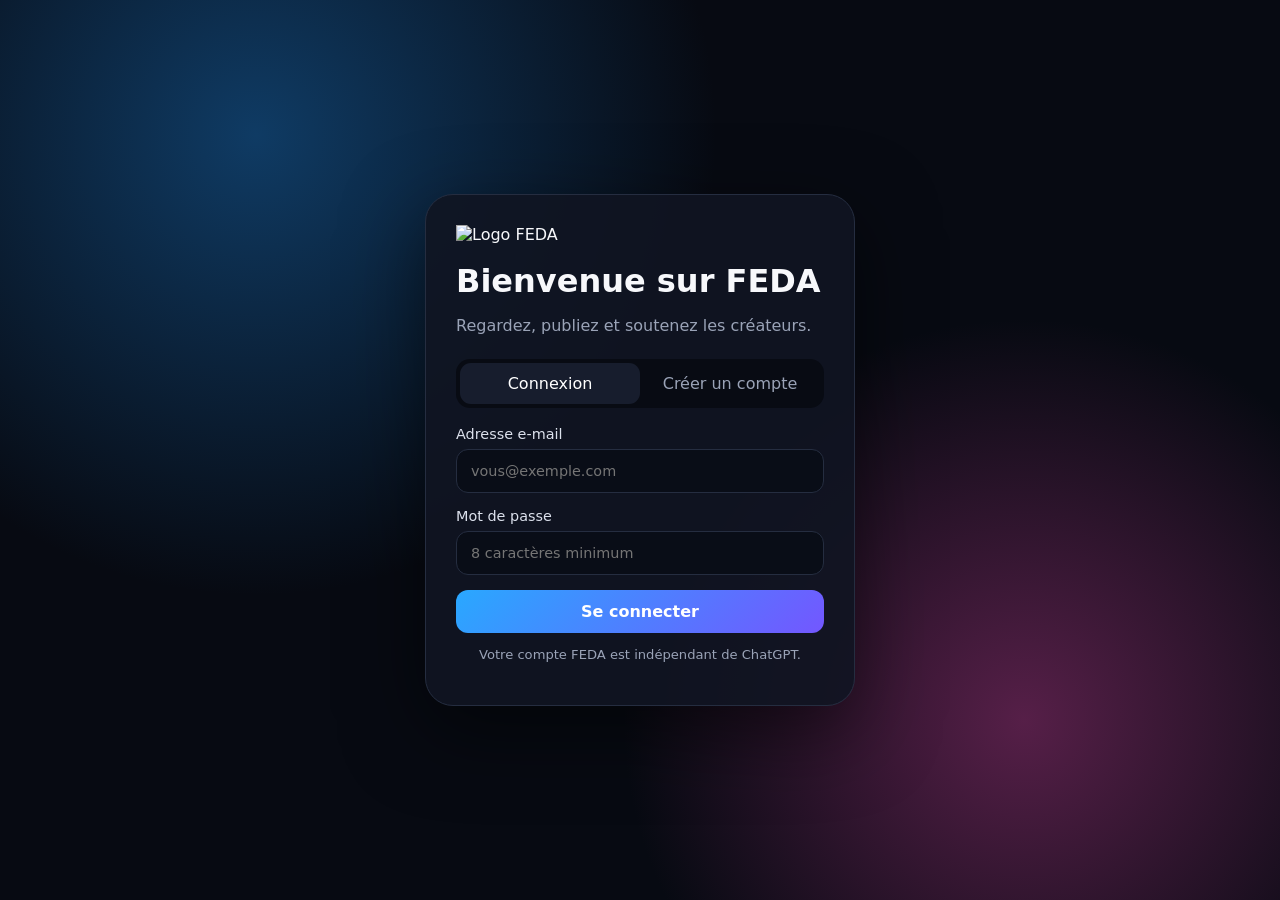
==== index.html @ 8459cd20 "Add files via upload" ====
<!doctype html>
<html lang="fr">
<head>
  <meta charset="UTF-8">
  <meta name="viewport" content="width=device-width, initial-scale=1, viewport-fit=cover">
  <meta name="theme-color" content="#070a12">
  <meta name="description" content="FEDA — vidéos courtes, créateurs et communauté.">
  <link rel="manifest" href="manifest.webmanifest">
  <link rel="icon" href="assets/feda-logo.svg" type="image/svg+xml">
  <link rel="stylesheet" href="styles.css">
  <title>FEDA</title>
</head>
<body>
  <div id="toast" class="toast" role="status" aria-live="polite"></div>

  <section id="auth-screen" class="auth-screen">
    <div class="auth-card">
      <img src="assets/feda-logo.svg" alt="Logo FEDA" class="auth-logo">
      <h1>Bienvenue sur FEDA</h1>
      <p>Regardez, publiez et soutenez les créateurs.</p>
      <div class="auth-tabs">
        <button class="auth-tab active" data-auth-mode="login">Connexion</button>
        <button class="auth-tab" data-auth-mode="signup">Créer un compte</button>
      </div>
      <form id="auth-form">
        <label id="name-field" class="hidden">Nom public
          <input id="auth-name" autocomplete="name" maxlength="50" placeholder="Votre nom">
        </label>
        <label>Adresse e-mail
          <input id="auth-email" type="email" autocomplete="email" required placeholder="vous@exemple.com">
        </label>
        <label>Mot de passe
          <input id="auth-password" type="password" autocomplete="current-password" minlength="8" required placeholder="8 caractères minimum">
        </label>
        <button id="auth-submit" class="primary wide" type="submit">Se connecter</button>
      </form>
      <p id="auth-help" class="small">Votre compte FEDA est indépendant de ChatGPT.</p>
    </div>
  </section>

  <div id="app" class="app hidden">
    <header class="topbar">
      <button id="brand-button" class="brand" aria-label="Accueil"><img src="assets/feda-logo.svg" alt=""><span>FEDA</span></button>
      <div class="feed-tabs" role="tablist">
        <button class="feed-tab" data-feed="following">Abonnements</button>
        <button class="feed-tab active" data-feed="for-you">Pour toi</button>
        <button class="feed-tab" data-feed="new">Nouveautés</button>
      </div>
      <button class="icon-button" data-view="search" aria-label="Rechercher">⌕</button>
    </header>

    <main>
      <section id="view-feed" class="view active">
        <div id="feed" class="feed"></div>
        <div id="feed-empty" class="empty hidden">
          <div class="empty-icon">🎬</div>
          <h2>Aucune vidéo pour le moment</h2>
          <p>Soyez la première personne à publier sur FEDA.</p>
          <button class="primary" data-view="publish">Publier une vidéo</button>
        </div>
      </section>

      <section id="view-search" class="view panel-view">
        <div class="panel-head"><h2>Découvrir</h2></div>
        <form id="search-form" class="search-box">
          <input id="search-input" type="search" maxlength="80" placeholder="Rechercher une vidéo ou un créateur">
          <button class="primary" type="submit">Rechercher</button>
        </form>
        <div id="search-results" class="cards"></div>
      </section>

      <section id="view-publish" class="view panel-view">
        <div class="panel-head"><h2>Publier</h2></div>
        <form id="publish-form" class="form-card">
          <label class="upload-zone" for="video-file">
            <span class="upload-icon">＋</span>
            <strong>Choisir une vidéo</strong>
            <small>MP4, WebM ou MOV — 30 Mo maximum</small>
            <input id="video-file" type="file" accept="video/mp4,video/webm,video/quicktime" required>
          </label>
          <video id="video-preview" class="preview hidden" controls playsinline></video>
          <label>Légende
            <textarea id="video-caption" maxlength="500" rows="4" placeholder="Écrivez une légende…"></textarea>
          </label>
          <button id="publish-button" class="primary wide" type="submit">Publier maintenant</button>
          <div id="upload-progress" class="progress hidden"><span></span></div>
        </form>
      </section>

      <section id="view-inbox" class="view panel-view">
        <div class="panel-head"><h2>Boîte de réception</h2><button id="mark-read" class="text-button">Tout lire</button></div>
        <div id="notifications" class="list"></div>
      </section>

      <section id="view-wallet" class="view panel-view">
        <div class="panel-head"><h2>Portefeuille</h2></div>
        <div class="wallet-grid">
          <div class="balance-card coins"><small>FedaCoins</small><strong id="coin-balance">0</strong><span>Pour offrir des cadeaux</span></div>
          <div class="balance-card earnings"><small>Revenus créateur</small><strong><span id="earnings-balance">0</span> FCFA</strong><span>Retirable par Mobile Money</span></div>
        </div>
        <div class="form-card">
          <h3>Acheter des FedaCoins</h3>
          <p class="muted">Payez sur le numéro FEDA, puis saisissez la référence de transaction pour validation.</p>
          <div class="coin-packs">
            <button type="button" data-pack="500">500 coins<br><small>500 FCFA</small></button>
            <button type="button" data-pack="1000">1 000 coins<br><small>1 000 FCFA</small></button>
            <button type="button" data-pack="5000">5 000 coins<br><small>5 000 FCFA</small></button>
          </div>
          <form id="coin-order-form" class="stack hidden">
            <input id="coin-amount" type="hidden">
            <label>Mode de paiement<select id="coin-method"><option value="mtn_momo">MTN MoMo</option><option value="orange_money">Orange Money</option></select></label>
            <label>Votre numéro<input id="coin-phone" inputmode="tel" required placeholder="Ex. 690000000"></label>
            <label>Référence du paiement<input id="coin-reference" required maxlength="80" placeholder="ID de transaction Mobile Money"></label>
            <button class="primary" type="submit">Envoyer pour validation</button>
          </form>
        </div>
        <form id="payout-form" class="form-card">
          <h3>Retirer mes revenus</h3>
          <label>Montant (minimum 10 000 FCFA)<input id="payout-amount" type="number" min="10000" step="500" required></label>
          <label>Mode de retrait<select id="payout-method"><option value="mtn_momo">MTN MoMo</option><option value="orange_money">Orange Money</option></select></label>
          <label>Numéro Mobile Money<input id="payout-phone" inputmode="tel" required placeholder="Ex. 690000000"></label>
          <button class="primary" type="submit">Demander le retrait</button>
        </form>
        <div class="form-card"><h3>Historique</h3><div id="wallet-history" class="list compact"></div></div>
      </section>

      <section id="view-profile" class="view panel-view">
        <div class="profile-head">
          <div id="profile-avatar" class="avatar large">F</div>
          <div><h2 id="profile-name">FEDA</h2><p id="profile-email"></p></div>
        </div>
        <form id="profile-form" class="form-card">
          <label>Nom public<input id="profile-display-name" maxlength="50" required></label>
          <label>Biographie<textarea id="profile-bio" maxlength="250" rows="3"></textarea></label>
          <button class="primary" type="submit">Enregistrer</button>
        </form>
        <button class="secondary wide" data-view="wallet">💰 Portefeuille et retraits</button>
        <button id="admin-button" class="secondary wide hidden" data-view="admin">🛡️ Administration</button>
        <button id="install-button" class="secondary wide hidden">Installer FEDA sur cet appareil</button>
        <p class="small"><a href="privacy.html">Confidentialité</a> · <a href="terms.html">Règles de la communauté</a></p>
        <button id="logout-button" class="danger wide">Se déconnecter</button>
      </section>

      <section id="view-admin" class="view panel-view">
        <div class="panel-head"><h2>Administration</h2></div>
        <div class="form-card"><h3>Achats de FedaCoins en attente</h3><div id="admin-orders" class="list compact"></div></div>
        <div class="form-card"><h3>Retraits en attente</h3><div id="admin-payouts" class="list compact"></div></div>
        <div class="form-card"><h3>Signalements</h3><div id="admin-reports" class="list compact"></div></div>
      </section>
    </main>

    <nav class="bottom-nav" aria-label="Navigation principale">
      <button class="nav-item active" data-view="feed"><span>⌂</span><small>Accueil</small></button>
      <button class="nav-item" data-view="search"><span>⌕</span><small>Découvrir</small></button>
      <button class="nav-item publish-nav" data-view="publish"><span>＋</span><small>Publier</small></button>
      <button class="nav-item" data-view="inbox"><span>▢</span><small>Réception</small><i id="unread-badge" class="badge hidden">0</i></button>
      <button class="nav-item" data-view="profile"><span>♙</span><small>Moi</small></button>
    </nav>
  </div>

  <dialog id="comments-dialog" class="sheet">
    <div class="sheet-head"><h3>Commentaires</h3><button data-close-dialog aria-label="Fermer">×</button></div>
    <div id="comments-list" class="comments-list"></div>
    <form id="comment-form" class="comment-form"><input id="comment-input" maxlength="500" required placeholder="Ajouter un commentaire…"><button type="submit">Envoyer</button></form>
  </dialog>

  <dialog id="gift-dialog" class="sheet small-sheet">
    <div class="sheet-head"><h3>Envoyer un cadeau</h3><button data-close-dialog aria-label="Fermer">×</button></div>
    <div class="gift-grid">
      <button data-gift="Coeur" data-cost="10">❤️<strong>10</strong></button>
      <button data-gift="Fleur" data-cost="50">🌹<strong>50</strong></button>
      <button data-gift="Étoile" data-cost="100">⭐<strong>100</strong></button>
      <button data-gift="Couronne" data-cost="500">👑<strong>500</strong></button>
    </div>
  </dialog>

  <script type="module" src="app.js"></script>
</body>
</html>
---- styles.css ----
:root{color-scheme:dark;--bg:#070a12;--panel:#101522;--panel2:#171d2d;--text:#f7f8fb;--muted:#9aa3b7;--line:#252d40;--blue:#29a8ff;--pink:#ff397f;--violet:#7357ff;--danger:#ff5d6c;--safe:#22c988;font-family:Inter,ui-sans-serif,system-ui,-apple-system,BlinkMacSystemFont,"Segoe UI",sans-serif}
*{box-sizing:border-box}html,body{margin:0;min-height:100%;background:var(--bg);color:var(--text)}body{overscroll-behavior:none}button,input,textarea,select{font:inherit}button{color:inherit}button:focus-visible,input:focus-visible,textarea:focus-visible,select:focus-visible{outline:2px solid var(--blue);outline-offset:2px}.hidden{display:none!important}
.auth-screen{min-height:100dvh;display:grid;place-items:center;padding:24px;background:radial-gradient(circle at 20% 15%,#0f3b64 0,transparent 36%),radial-gradient(circle at 80% 80%,#561f48 0,transparent 32%),var(--bg)}.auth-card{width:min(430px,100%);padding:30px;border:1px solid var(--line);border-radius:28px;background:rgba(16,21,34,.9);box-shadow:0 24px 80px #0008}.auth-logo{width:72px;height:72px}.auth-card h1{margin:18px 0 6px;font-size:2rem}.auth-card>p{color:var(--muted)}.auth-tabs{display:grid;grid-template-columns:1fr 1fr;margin:24px 0 18px;padding:4px;background:#080b13;border-radius:14px}.auth-tab{border:0;padding:11px;border-radius:11px;background:transparent;color:var(--muted);cursor:pointer}.auth-tab.active{background:var(--panel2);color:#fff}.auth-card form,.stack{display:grid;gap:15px}label{display:grid;gap:7px;color:#dce1ec;font-size:.9rem}input,textarea,select{width:100%;border:1px solid var(--line);border-radius:12px;background:#090d17;color:#fff;padding:13px 14px}textarea{resize:vertical}.small{font-size:.82rem;text-align:center}.muted{color:var(--muted)}
.primary,.secondary,.danger{border:0;border-radius:12px;padding:12px 18px;font-weight:750;cursor:pointer}.primary{background:linear-gradient(135deg,var(--blue),var(--violet));color:#fff}.secondary{background:var(--panel2);border:1px solid var(--line)}.danger{background:#34131a;color:#ffadb5;border:1px solid #65202c}.wide{width:100%}.text-button{border:0;background:transparent;color:var(--blue);cursor:pointer}.icon-button{width:42px;height:42px;border:0;border-radius:50%;background:#161c2a;font-size:1.6rem;cursor:pointer}
.app{min-height:100dvh}.topbar{position:fixed;z-index:30;top:0;left:0;right:0;height:64px;display:grid;grid-template-columns:1fr auto 1fr;align-items:center;padding:0 max(16px,env(safe-area-inset-left));background:linear-gradient(#070a12ee,#070a12aa,transparent);backdrop-filter:blur(8px)}.brand{justify-self:start;display:flex;align-items:center;gap:8px;border:0;background:transparent;font-weight:900;letter-spacing:.06em}.brand img{width:34px;height:34px}.topbar>.icon-button{justify-self:end}.feed-tabs{display:flex;gap:18px}.feed-tab{padding:14px 2px 9px;border:0;border-bottom:2px solid transparent;background:transparent;color:#aeb5c4;font-weight:650;cursor:pointer}.feed-tab.active{color:#fff;border-color:var(--pink)}
main{min-height:100dvh}.view{display:none}.view.active{display:block}.feed{height:100dvh;overflow-y:auto;scroll-snap-type:y mandatory}.video-card{height:100dvh;position:relative;scroll-snap-align:start;background:#03050a;overflow:hidden}.video-card video{width:100%;height:100%;object-fit:contain;background:#020308}.video-card::after{content:"";position:absolute;inset:45% 0 0;background:linear-gradient(transparent,#03050ae8);pointer-events:none}.video-info{position:absolute;z-index:3;left:max(18px,env(safe-area-inset-left));right:92px;bottom:96px;text-shadow:0 2px 8px #000}.video-author{display:flex;align-items:center;gap:10px;margin-bottom:10px}.video-author strong{font-size:1.02rem}.follow-button{border:1px solid #fff8;background:#1118;border-radius:8px;padding:5px 10px;font-size:.8rem}.video-caption{margin:0;line-height:1.45}.video-actions{position:absolute;z-index:4;right:max(14px,env(safe-area-inset-right));bottom:92px;display:grid;gap:16px}.action{width:58px;border:0;background:transparent;display:grid;justify-items:center;gap:3px;cursor:pointer;text-shadow:0 2px 8px #000}.action span:first-child{display:grid;place-items:center;width:48px;height:48px;border-radius:50%;background:#10131bb8;font-size:1.55rem}.action small{font-weight:750}.action.liked span:first-child{background:#6b1835;color:#ff568e}.avatar{display:grid;place-items:center;width:44px;height:44px;border-radius:50%;background:linear-gradient(135deg,var(--blue),var(--pink));font-weight:900}.avatar.large{width:76px;height:76px;font-size:1.7rem}.video-loader{position:absolute;inset:0;display:grid;place-items:center;color:var(--muted)}
.bottom-nav{position:fixed;z-index:40;left:0;right:0;bottom:0;height:72px;padding:6px max(8px,env(safe-area-inset-right)) max(8px,env(safe-area-inset-bottom));display:grid;grid-template-columns:repeat(5,1fr);background:#080b12f2;border-top:1px solid #202638;backdrop-filter:blur(12px)}.nav-item{position:relative;border:0;background:transparent;color:#a9b0bf;display:grid;place-items:center;align-content:center;gap:2px;cursor:pointer}.nav-item span{font-size:1.45rem}.nav-item small{font-size:.68rem}.nav-item.active{color:#fff}.publish-nav span{width:48px;height:31px;display:grid;place-items:center;border-radius:9px;background:linear-gradient(90deg,var(--blue),var(--pink));color:#fff;font-size:1.6rem}.badge{position:absolute;top:0;right:20%;min-width:19px;height:19px;border-radius:10px;background:var(--pink);font-size:.65rem;font-style:normal;display:grid;place-items:center}.panel-view{max-width:760px;margin:0 auto;padding:82px 16px 100px}.panel-head{display:flex;justify-content:space-between;align-items:center;margin-bottom:20px}.panel-head h2{margin:0}.search-box{display:grid;grid-template-columns:1fr auto;gap:10px}.cards,.list{display:grid;gap:10px;margin-top:18px}.result-card,.list-item{display:flex;gap:12px;align-items:center;padding:13px;background:var(--panel);border:1px solid var(--line);border-radius:15px}.result-card button{margin-left:auto}.result-card .thumb{width:58px;height:76px;object-fit:cover;border-radius:8px;background:#000}.list-item.unread{border-color:#315f83;background:#101d2b}.list-item .content{min-width:0;flex:1}.list-item p,.list-item small{margin:2px 0;color:var(--muted)}
.form-card{display:grid;gap:16px;padding:18px;margin:0 0 16px;background:var(--panel);border:1px solid var(--line);border-radius:20px}.form-card h3{margin:0}.upload-zone{min-height:190px;place-items:center;align-content:center;text-align:center;border:2px dashed #3b4865;border-radius:18px;background:#0a0f1b;cursor:pointer}.upload-zone input{display:none}.upload-icon{font-size:2.5rem;color:var(--blue)}.upload-zone small{color:var(--muted)}.preview{width:100%;max-height:55dvh;border-radius:16px;background:#000}.progress{height:8px;background:#252c3b;border-radius:8px;overflow:hidden}.progress span{display:block;width:45%;height:100%;background:linear-gradient(90deg,var(--blue),var(--pink));animation:loading 1s ease-in-out infinite alternate}@keyframes loading{to{transform:translateX(120%)}}
.wallet-grid{display:grid;grid-template-columns:1fr 1fr;gap:12px;margin-bottom:16px}.balance-card{min-height:145px;display:flex;flex-direction:column;justify-content:flex-end;padding:18px;border-radius:20px;overflow:hidden}.balance-card small,.balance-card span{opacity:.78}.balance-card strong{font-size:1.8rem;margin:7px 0}.balance-card.coins{background:linear-gradient(145deg,#203a77,#5c45c5)}.balance-card.earnings{background:linear-gradient(145deg,#155a48,#1a8b60)}.coin-packs{display:grid;grid-template-columns:repeat(3,1fr);gap:8px}.coin-packs button{border:1px solid #39435a;border-radius:12px;background:#121828;padding:12px 6px;cursor:pointer}.coin-packs button.selected{border-color:var(--blue);background:#112842}.compact{margin:0}.profile-head{display:flex;align-items:center;gap:16px;padding:12px 0 22px}.profile-head h2{margin:0}.profile-head p{margin:4px 0;color:var(--muted)}#view-profile>.wide{margin-bottom:10px}
.empty{height:100dvh;display:grid;place-items:center;align-content:center;text-align:center;padding:24px}.empty p{color:var(--muted)}.empty-icon{font-size:4rem}.toast{position:fixed;z-index:100;top:74px;left:50%;transform:translate(-50%,-20px);max-width:min(90vw,500px);padding:12px 18px;border-radius:12px;background:#e9edf7;color:#111827;opacity:0;pointer-events:none;transition:.25s}.toast.show{opacity:1;transform:translate(-50%,0)}.toast.error{background:#ffced3;color:#61101a}
dialog{color:var(--text)}dialog::backdrop{background:#0009;backdrop-filter:blur(2px)}.sheet{width:min(620px,100%);height:min(75dvh,680px);margin:auto auto 0;border:1px solid var(--line);border-radius:24px 24px 0 0;background:var(--panel);padding:0}.sheet-head{height:60px;padding:0 18px;display:flex;align-items:center;justify-content:space-between;border-bottom:1px solid var(--line)}.sheet-head h3{margin:0}.sheet-head button{border:0;background:transparent;font-size:2rem}.comments-list{height:calc(100% - 124px);overflow:auto;padding:15px}.comment{padding:10px 0;border-bottom:1px solid var(--line)}.comment strong{display:block}.comment p{margin:5px 0}.comment-form{height:64px;display:grid;grid-template-columns:1fr auto;gap:8px;padding:9px;border-top:1px solid var(--line)}.comment-form input{padding:8px 12px}.comment-form button{border:0;border-radius:10px;background:var(--blue);font-weight:700}.small-sheet{height:auto}.gift-grid{display:grid;grid-template-columns:repeat(4,1fr);gap:10px;padding:20px}.gift-grid button{display:grid;gap:6px;place-items:center;border:1px solid var(--line);border-radius:14px;background:#0b101b;padding:15px 5px;font-size:2rem}.gift-grid strong{font-size:.8rem;color:#ffd357}
@media(min-width:900px){.topbar{left:90px}.bottom-nav{top:0;bottom:0;right:auto;width:90px;height:auto;grid-template-columns:1fr;grid-template-rows:repeat(5,86px);padding-top:100px;border-top:0;border-right:1px solid var(--line)}main{padding-left:90px}.video-card{height:100dvh}.video-card video{max-width:720px;display:block;margin:auto}.panel-view{padding-top:100px}.brand span{display:inline}.video-actions{right:calc(50% - 350px)}.video-info{left:calc(50% - 340px)}}
@media(max-width:620px){.brand span{display:none}.topbar{grid-template-columns:44px 1fr 44px}.feed-tabs{justify-self:center;gap:11px}.feed-tab{font-size:.83rem}.wallet-grid{grid-template-columns:1fr}.gift-grid{grid-template-columns:repeat(2,1fr)}.coin-packs{grid-template-columns:1fr}.search-box{grid-template-columns:1fr}.search-box button{width:100%}}
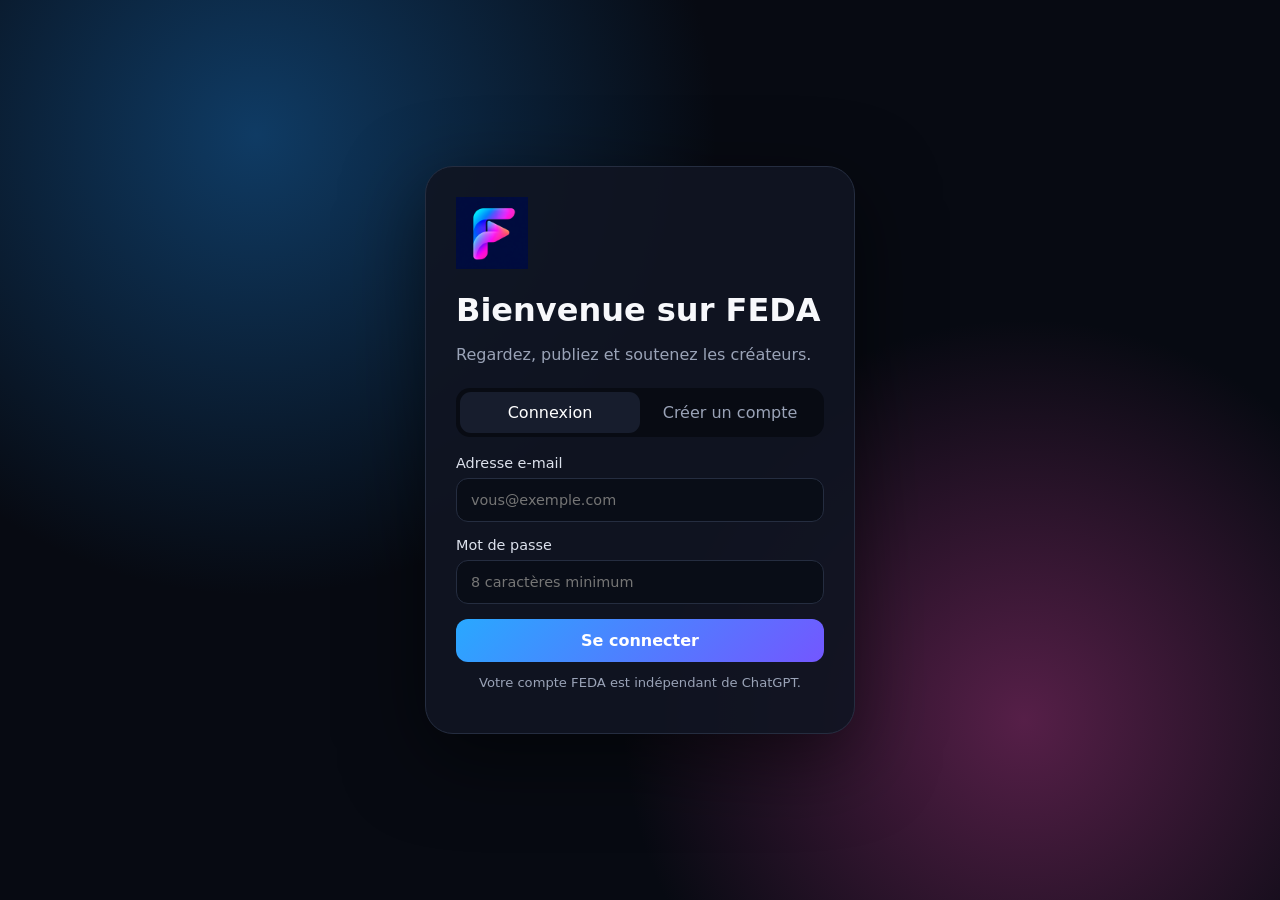
==== commit 7b233154: "Add files via upload" ====
--- a/index.html
+++ b/index.html
@@ -6,7 +6,8 @@
   <meta name="theme-color" content="#070a12">
   <meta name="description" content="FEDA — vidéos courtes, créateurs et communauté.">
   <link rel="manifest" href="manifest.webmanifest">
-  <link rel="icon" href="assets/feda-logo.svg" type="image/svg+xml">
+  <link rel="icon" href="icon-192.png" type="image/png">
+  <link rel="apple-touch-icon" href="icon-192.png">
   <link rel="stylesheet" href="styles.css">
   <title>FEDA</title>
 </head>
@@ -15,7 +16,7 @@
 
   <section id="auth-screen" class="auth-screen">
     <div class="auth-card">
-      <img src="assets/feda-logo.svg" alt="Logo FEDA" class="auth-logo">
+      <img src="icon-192.png" alt="Logo FEDA" class="auth-logo">
       <h1>Bienvenue sur FEDA</h1>
       <p>Regardez, publiez et soutenez les créateurs.</p>
       <div class="auth-tabs">
@@ -40,7 +41,7 @@
 
   <div id="app" class="app hidden">
     <header class="topbar">
-      <button id="brand-button" class="brand" aria-label="Accueil"><img src="assets/feda-logo.svg" alt=""><span>FEDA</span></button>
+      <button id="brand-button" class="brand" aria-label="Accueil"><img src="icon-192.png" alt=""><span>FEDA</span></button>
       <div class="feed-tabs" role="tablist">
         <button class="feed-tab" data-feed="following">Abonnements</button>
         <button class="feed-tab active" data-feed="for-you">Pour toi</button>
@@ -75,15 +76,18 @@
           <label class="upload-zone" for="video-file">
             <span class="upload-icon">＋</span>
             <strong>Choisir une vidéo</strong>
-            <small>MP4, WebM ou MOV — 30 Mo maximum</small>
+            <small>MP4, WebM ou MOV — 50 Mo maximum actuellement</small>
             <input id="video-file" type="file" accept="video/mp4,video/webm,video/quicktime" required>
           </label>
+          <p id="video-details" class="file-details hidden"></p>
           <video id="video-preview" class="preview hidden" controls playsinline></video>
+          <p id="preview-status" class="upload-status hidden" aria-live="polite"></p>
           <label>Légende
             <textarea id="video-caption" maxlength="500" rows="4" placeholder="Écrivez une légende…"></textarea>
           </label>
           <button id="publish-button" class="primary wide" type="submit">Publier maintenant</button>
-          <div id="upload-progress" class="progress hidden"><span></span></div>
+          <div id="upload-progress" class="progress hidden" role="progressbar" aria-label="Progression de l’envoi" aria-valuemin="0" aria-valuemax="100" aria-valuenow="0"><span id="upload-progress-bar"></span></div>
+          <p id="upload-status" class="upload-status hidden" aria-live="polite"></p>
         </form>
       </section>
 
@@ -174,6 +178,7 @@
     </div>
   </dialog>
 
-  <script type="module" src="app.js"></script>
+  <script src="tus.min.js?v=4"></script>
+  <script type="module" src="app.js?v=4"></script>
 </body>
 </html>
--- a/styles.css
+++ b/styles.css
@@ -1,11 +1,11 @@
 :root{color-scheme:dark;--bg:#070a12;--panel:#101522;--panel2:#171d2d;--text:#f7f8fb;--muted:#9aa3b7;--line:#252d40;--blue:#29a8ff;--pink:#ff397f;--violet:#7357ff;--danger:#ff5d6c;--safe:#22c988;font-family:Inter,ui-sans-serif,system-ui,-apple-system,BlinkMacSystemFont,"Segoe UI",sans-serif}
 *{box-sizing:border-box}html,body{margin:0;min-height:100%;background:var(--bg);color:var(--text)}body{overscroll-behavior:none}button,input,textarea,select{font:inherit}button{color:inherit}button:focus-visible,input:focus-visible,textarea:focus-visible,select:focus-visible{outline:2px solid var(--blue);outline-offset:2px}.hidden{display:none!important}
 .auth-screen{min-height:100dvh;display:grid;place-items:center;padding:24px;background:radial-gradient(circle at 20% 15%,#0f3b64 0,transparent 36%),radial-gradient(circle at 80% 80%,#561f48 0,transparent 32%),var(--bg)}.auth-card{width:min(430px,100%);padding:30px;border:1px solid var(--line);border-radius:28px;background:rgba(16,21,34,.9);box-shadow:0 24px 80px #0008}.auth-logo{width:72px;height:72px}.auth-card h1{margin:18px 0 6px;font-size:2rem}.auth-card>p{color:var(--muted)}.auth-tabs{display:grid;grid-template-columns:1fr 1fr;margin:24px 0 18px;padding:4px;background:#080b13;border-radius:14px}.auth-tab{border:0;padding:11px;border-radius:11px;background:transparent;color:var(--muted);cursor:pointer}.auth-tab.active{background:var(--panel2);color:#fff}.auth-card form,.stack{display:grid;gap:15px}label{display:grid;gap:7px;color:#dce1ec;font-size:.9rem}input,textarea,select{width:100%;border:1px solid var(--line);border-radius:12px;background:#090d17;color:#fff;padding:13px 14px}textarea{resize:vertical}.small{font-size:.82rem;text-align:center}.muted{color:var(--muted)}
-.primary,.secondary,.danger{border:0;border-radius:12px;padding:12px 18px;font-weight:750;cursor:pointer}.primary{background:linear-gradient(135deg,var(--blue),var(--violet));color:#fff}.secondary{background:var(--panel2);border:1px solid var(--line)}.danger{background:#34131a;color:#ffadb5;border:1px solid #65202c}.wide{width:100%}.text-button{border:0;background:transparent;color:var(--blue);cursor:pointer}.icon-button{width:42px;height:42px;border:0;border-radius:50%;background:#161c2a;font-size:1.6rem;cursor:pointer}
+.primary,.secondary,.danger{border:0;border-radius:12px;padding:12px 18px;font-weight:750;cursor:pointer}.primary{background:linear-gradient(135deg,var(--blue),var(--violet));color:#fff}.secondary{background:var(--panel2);border:1px solid var(--line)}.danger{background:#34131a;color:#ffadb5;border:1px solid #65202c}.primary:disabled,.secondary:disabled,.danger:disabled{cursor:wait;opacity:.7}.wide{width:100%}.text-button{border:0;background:transparent;color:var(--blue);cursor:pointer}.icon-button{width:42px;height:42px;border:0;border-radius:50%;background:#161c2a;font-size:1.6rem;cursor:pointer}
 .app{min-height:100dvh}.topbar{position:fixed;z-index:30;top:0;left:0;right:0;height:64px;display:grid;grid-template-columns:1fr auto 1fr;align-items:center;padding:0 max(16px,env(safe-area-inset-left));background:linear-gradient(#070a12ee,#070a12aa,transparent);backdrop-filter:blur(8px)}.brand{justify-self:start;display:flex;align-items:center;gap:8px;border:0;background:transparent;font-weight:900;letter-spacing:.06em}.brand img{width:34px;height:34px}.topbar>.icon-button{justify-self:end}.feed-tabs{display:flex;gap:18px}.feed-tab{padding:14px 2px 9px;border:0;border-bottom:2px solid transparent;background:transparent;color:#aeb5c4;font-weight:650;cursor:pointer}.feed-tab.active{color:#fff;border-color:var(--pink)}
 main{min-height:100dvh}.view{display:none}.view.active{display:block}.feed{height:100dvh;overflow-y:auto;scroll-snap-type:y mandatory}.video-card{height:100dvh;position:relative;scroll-snap-align:start;background:#03050a;overflow:hidden}.video-card video{width:100%;height:100%;object-fit:contain;background:#020308}.video-card::after{content:"";position:absolute;inset:45% 0 0;background:linear-gradient(transparent,#03050ae8);pointer-events:none}.video-info{position:absolute;z-index:3;left:max(18px,env(safe-area-inset-left));right:92px;bottom:96px;text-shadow:0 2px 8px #000}.video-author{display:flex;align-items:center;gap:10px;margin-bottom:10px}.video-author strong{font-size:1.02rem}.follow-button{border:1px solid #fff8;background:#1118;border-radius:8px;padding:5px 10px;font-size:.8rem}.video-caption{margin:0;line-height:1.45}.video-actions{position:absolute;z-index:4;right:max(14px,env(safe-area-inset-right));bottom:92px;display:grid;gap:16px}.action{width:58px;border:0;background:transparent;display:grid;justify-items:center;gap:3px;cursor:pointer;text-shadow:0 2px 8px #000}.action span:first-child{display:grid;place-items:center;width:48px;height:48px;border-radius:50%;background:#10131bb8;font-size:1.55rem}.action small{font-weight:750}.action.liked span:first-child{background:#6b1835;color:#ff568e}.avatar{display:grid;place-items:center;width:44px;height:44px;border-radius:50%;background:linear-gradient(135deg,var(--blue),var(--pink));font-weight:900}.avatar.large{width:76px;height:76px;font-size:1.7rem}.video-loader{position:absolute;inset:0;display:grid;place-items:center;color:var(--muted)}
-.bottom-nav{position:fixed;z-index:40;left:0;right:0;bottom:0;height:72px;padding:6px max(8px,env(safe-area-inset-right)) max(8px,env(safe-area-inset-bottom));display:grid;grid-template-columns:repeat(5,1fr);background:#080b12f2;border-top:1px solid #202638;backdrop-filter:blur(12px)}.nav-item{position:relative;border:0;background:transparent;color:#a9b0bf;display:grid;place-items:center;align-content:center;gap:2px;cursor:pointer}.nav-item span{font-size:1.45rem}.nav-item small{font-size:.68rem}.nav-item.active{color:#fff}.publish-nav span{width:48px;height:31px;display:grid;place-items:center;border-radius:9px;background:linear-gradient(90deg,var(--blue),var(--pink));color:#fff;font-size:1.6rem}.badge{position:absolute;top:0;right:20%;min-width:19px;height:19px;border-radius:10px;background:var(--pink);font-size:.65rem;font-style:normal;display:grid;place-items:center}.panel-view{max-width:760px;margin:0 auto;padding:82px 16px 100px}.panel-head{display:flex;justify-content:space-between;align-items:center;margin-bottom:20px}.panel-head h2{margin:0}.search-box{display:grid;grid-template-columns:1fr auto;gap:10px}.cards,.list{display:grid;gap:10px;margin-top:18px}.result-card,.list-item{display:flex;gap:12px;align-items:center;padding:13px;background:var(--panel);border:1px solid var(--line);border-radius:15px}.result-card button{margin-left:auto}.result-card .thumb{width:58px;height:76px;object-fit:cover;border-radius:8px;background:#000}.list-item.unread{border-color:#315f83;background:#101d2b}.list-item .content{min-width:0;flex:1}.list-item p,.list-item small{margin:2px 0;color:var(--muted)}
-.form-card{display:grid;gap:16px;padding:18px;margin:0 0 16px;background:var(--panel);border:1px solid var(--line);border-radius:20px}.form-card h3{margin:0}.upload-zone{min-height:190px;place-items:center;align-content:center;text-align:center;border:2px dashed #3b4865;border-radius:18px;background:#0a0f1b;cursor:pointer}.upload-zone input{display:none}.upload-icon{font-size:2.5rem;color:var(--blue)}.upload-zone small{color:var(--muted)}.preview{width:100%;max-height:55dvh;border-radius:16px;background:#000}.progress{height:8px;background:#252c3b;border-radius:8px;overflow:hidden}.progress span{display:block;width:45%;height:100%;background:linear-gradient(90deg,var(--blue),var(--pink));animation:loading 1s ease-in-out infinite alternate}@keyframes loading{to{transform:translateX(120%)}}
+.bottom-nav{position:fixed;z-index:40;left:0;right:0;bottom:0;height:72px;padding:6px max(8px,env(safe-area-inset-right)) max(8px,env(safe-area-inset-bottom));display:grid;grid-template-columns:repeat(5,1fr);background:#080b12f2;border-top:1px solid #202638;backdrop-filter:blur(12px)}.nav-item{position:relative;border:0;background:transparent;color:#a9b0bf;display:grid;place-items:center;align-content:center;gap:2px;cursor:pointer}.nav-item span{font-size:1.45rem}.nav-item small{font-size:.68rem}.nav-item.active{color:#fff}.publish-nav span{width:48px;height:31px;display:grid;place-items:center;border-radius:9px;background:linear-gradient(90deg,var(--blue),var(--pink));color:#fff;font-size:1.6rem}.badge{position:absolute;top:0;right:20%;min-width:19px;height:19px;border-radius:10px;background:var(--pink);font-size:.65rem;font-style:normal;display:grid;place-items:center}.panel-view{max-width:760px;margin:0 auto;padding:82px 16px calc(140px + env(safe-area-inset-bottom))}.panel-head{display:flex;justify-content:space-between;align-items:center;margin-bottom:20px}.panel-head h2{margin:0}.search-box{display:grid;grid-template-columns:1fr auto;gap:10px}.cards,.list{display:grid;gap:10px;margin-top:18px}.result-card,.list-item{display:flex;gap:12px;align-items:center;padding:13px;background:var(--panel);border:1px solid var(--line);border-radius:15px}.result-card button{margin-left:auto}.result-card .thumb{width:58px;height:76px;object-fit:cover;border-radius:8px;background:#000}.list-item.unread{border-color:#315f83;background:#101d2b}.list-item .content{min-width:0;flex:1}.list-item p,.list-item small{margin:2px 0;color:var(--muted)}
+.form-card{display:grid;gap:16px;padding:18px;margin:0 0 16px;background:var(--panel);border:1px solid var(--line);border-radius:20px}.form-card h3{margin:0}.upload-zone{min-height:190px;place-items:center;align-content:center;text-align:center;border:2px dashed #3b4865;border-radius:18px;background:#0a0f1b;cursor:pointer}.upload-zone input{display:none}.upload-icon{font-size:2.5rem;color:var(--blue)}.upload-zone small{color:var(--muted)}.file-details,.upload-status{margin:0;color:var(--muted);font-size:.86rem;line-height:1.45;overflow-wrap:anywhere}.upload-status.error{color:#ffadb5}.preview{width:100%;max-height:55dvh;border-radius:16px;background:#000}.progress{height:9px;background:#252c3b;border-radius:8px;overflow:hidden}.progress span{display:block;width:0;height:100%;background:linear-gradient(90deg,var(--blue),var(--pink));transition:width .2s ease}.progress.error span{background:var(--danger)}
 .wallet-grid{display:grid;grid-template-columns:1fr 1fr;gap:12px;margin-bottom:16px}.balance-card{min-height:145px;display:flex;flex-direction:column;justify-content:flex-end;padding:18px;border-radius:20px;overflow:hidden}.balance-card small,.balance-card span{opacity:.78}.balance-card strong{font-size:1.8rem;margin:7px 0}.balance-card.coins{background:linear-gradient(145deg,#203a77,#5c45c5)}.balance-card.earnings{background:linear-gradient(145deg,#155a48,#1a8b60)}.coin-packs{display:grid;grid-template-columns:repeat(3,1fr);gap:8px}.coin-packs button{border:1px solid #39435a;border-radius:12px;background:#121828;padding:12px 6px;cursor:pointer}.coin-packs button.selected{border-color:var(--blue);background:#112842}.compact{margin:0}.profile-head{display:flex;align-items:center;gap:16px;padding:12px 0 22px}.profile-head h2{margin:0}.profile-head p{margin:4px 0;color:var(--muted)}#view-profile>.wide{margin-bottom:10px}
 .empty{height:100dvh;display:grid;place-items:center;align-content:center;text-align:center;padding:24px}.empty p{color:var(--muted)}.empty-icon{font-size:4rem}.toast{position:fixed;z-index:100;top:74px;left:50%;transform:translate(-50%,-20px);max-width:min(90vw,500px);padding:12px 18px;border-radius:12px;background:#e9edf7;color:#111827;opacity:0;pointer-events:none;transition:.25s}.toast.show{opacity:1;transform:translate(-50%,0)}.toast.error{background:#ffced3;color:#61101a}
 dialog{color:var(--text)}dialog::backdrop{background:#0009;backdrop-filter:blur(2px)}.sheet{width:min(620px,100%);height:min(75dvh,680px);margin:auto auto 0;border:1px solid var(--line);border-radius:24px 24px 0 0;background:var(--panel);padding:0}.sheet-head{height:60px;padding:0 18px;display:flex;align-items:center;justify-content:space-between;border-bottom:1px solid var(--line)}.sheet-head h3{margin:0}.sheet-head button{border:0;background:transparent;font-size:2rem}.comments-list{height:calc(100% - 124px);overflow:auto;padding:15px}.comment{padding:10px 0;border-bottom:1px solid var(--line)}.comment strong{display:block}.comment p{margin:5px 0}.comment-form{height:64px;display:grid;grid-template-columns:1fr auto;gap:8px;padding:9px;border-top:1px solid var(--line)}.comment-form input{padding:8px 12px}.comment-form button{border:0;border-radius:10px;background:var(--blue);font-weight:700}.small-sheet{height:auto}.gift-grid{display:grid;grid-template-columns:repeat(4,1fr);gap:10px;padding:20px}.gift-grid button{display:grid;gap:6px;place-items:center;border:1px solid var(--line);border-radius:14px;background:#0b101b;padding:15px 5px;font-size:2rem}.gift-grid strong{font-size:.8rem;color:#ffd357}
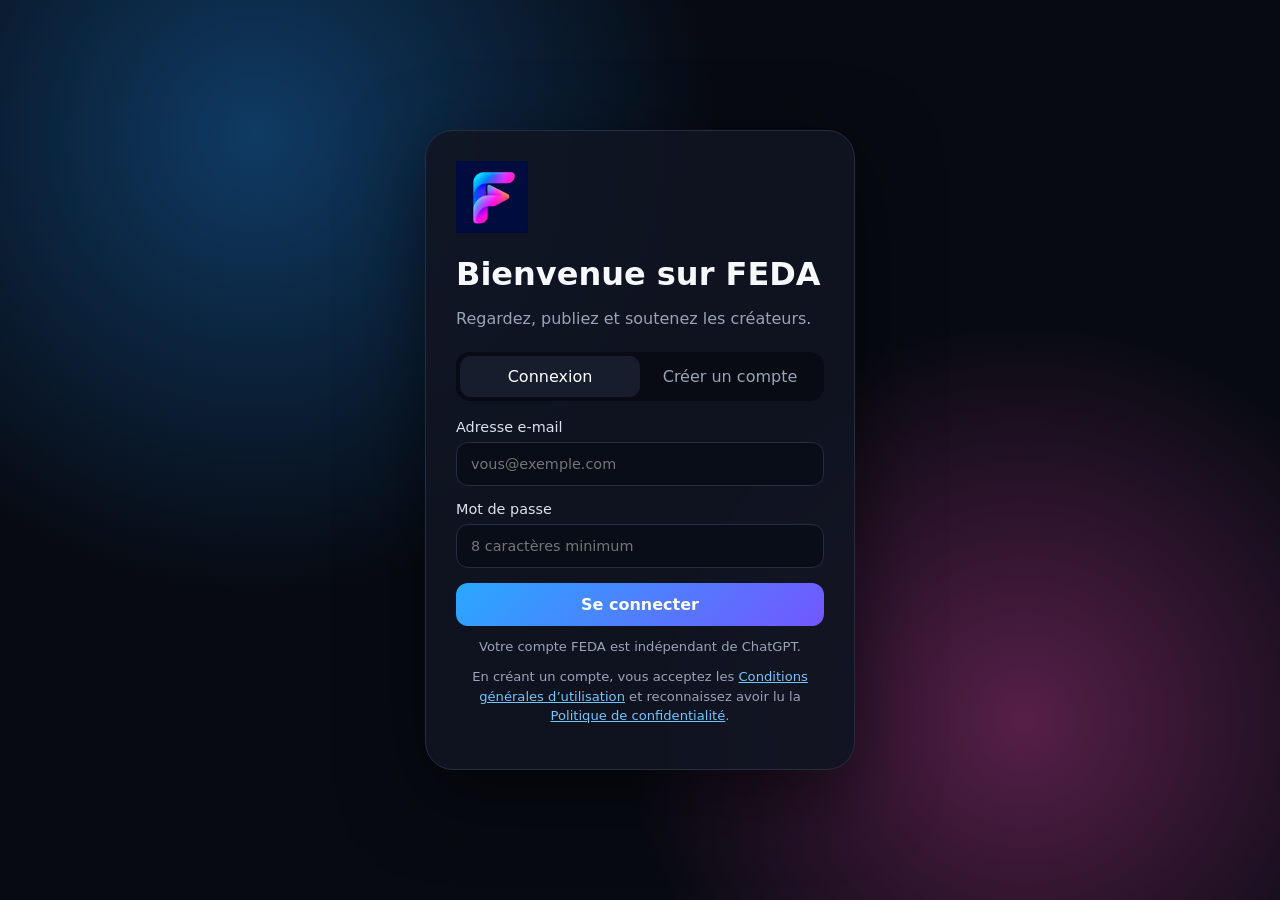
==== commit f295e058: "Mettre en place les fondations de la semaine 1" ====
--- a/index.html
+++ b/index.html
@@ -5,6 +5,7 @@
   <meta name="viewport" content="width=device-width, initial-scale=1, viewport-fit=cover">
   <meta name="theme-color" content="#070a12">
   <meta name="description" content="FEDA — vidéos courtes, créateurs et communauté.">
+  <link rel="canonical" href="https://feda.narelvir.cm/">
   <link rel="manifest" href="manifest.webmanifest">
   <link rel="icon" href="icon-192.png" type="image/png">
   <link rel="apple-touch-icon" href="icon-192.png">
@@ -36,6 +37,7 @@
         <button id="auth-submit" class="primary wide" type="submit">Se connecter</button>
       </form>
       <p id="auth-help" class="small">Votre compte FEDA est indépendant de ChatGPT.</p>
+      <p class="small legal-consent">En créant un compte, vous acceptez les <a href="terms.html">Conditions générales d’utilisation</a> et reconnaissez avoir lu la <a href="privacy.html">Politique de confidentialité</a>.</p>
     </div>
   </section>
 
@@ -76,7 +78,7 @@
           <label class="upload-zone" for="video-file">
             <span class="upload-icon">＋</span>
             <strong>Choisir une vidéo</strong>
-            <small>MP4, WebM ou MOV — 50 Mo maximum actuellement</small>
+            <small>MP4, WebM ou MOV — <span id="upload-limit">50 Mo</span> maximum actuellement</small>
             <input id="video-file" type="file" accept="video/mp4,video/webm,video/quicktime" required>
           </label>
           <p id="video-details" class="file-details hidden"></p>
@@ -141,7 +143,7 @@
         <button class="secondary wide" data-view="wallet">💰 Portefeuille et retraits</button>
         <button id="admin-button" class="secondary wide hidden" data-view="admin">🛡️ Administration</button>
         <button id="install-button" class="secondary wide hidden">Installer FEDA sur cet appareil</button>
-        <p class="small"><a href="privacy.html">Confidentialité</a> · <a href="terms.html">Règles de la communauté</a></p>
+        <p class="small"><a href="privacy.html">Politique de confidentialité</a> · <a href="terms.html">CGU et règles de la communauté</a></p>
         <button id="logout-button" class="danger wide">Se déconnecter</button>
       </section>
 
@@ -178,7 +180,26 @@
     </div>
   </dialog>
 
+  <dialog id="video-menu-dialog" class="sheet small-sheet">
+    <div class="sheet-head"><h3>Options de la vidéo</h3><button data-close-dialog aria-label="Fermer">×</button></div>
+    <div class="menu-actions" id="video-menu-actions">
+      <button type="button" data-video-menu="share">↗ Partager la vidéo</button>
+      <button type="button" class="report-option" data-video-menu="report">⚑ Signaler la vidéo</button>
+      <button type="button" data-close-dialog>Annuler</button>
+    </div>
+  </dialog>
+
+  <dialog id="creator-dialog" class="sheet small-sheet">
+    <div class="sheet-head"><h3>Profil du créateur</h3><button data-close-dialog aria-label="Fermer">×</button></div>
+    <div class="creator-sheet">
+      <div id="creator-avatar" class="avatar large">F</div>
+      <h3 id="creator-name">Créateur FEDA</h3>
+      <p id="creator-bio" class="muted">Chargement du profil…</p>
+      <button id="creator-follow-button" class="primary wide" type="button">Suivre</button>
+    </div>
+  </dialog>
+
   <script src="tus.min.js?v=4"></script>
-  <script type="module" src="app.js?v=4"></script>
+  <script type="module" src="app.js?v=5"></script>
 </body>
 </html>
--- a/styles.css
+++ b/styles.css
@@ -1,13 +1,13 @@
 :root{color-scheme:dark;--bg:#070a12;--panel:#101522;--panel2:#171d2d;--text:#f7f8fb;--muted:#9aa3b7;--line:#252d40;--blue:#29a8ff;--pink:#ff397f;--violet:#7357ff;--danger:#ff5d6c;--safe:#22c988;font-family:Inter,ui-sans-serif,system-ui,-apple-system,BlinkMacSystemFont,"Segoe UI",sans-serif}
-*{box-sizing:border-box}html,body{margin:0;min-height:100%;background:var(--bg);color:var(--text)}body{overscroll-behavior:none}button,input,textarea,select{font:inherit}button{color:inherit}button:focus-visible,input:focus-visible,textarea:focus-visible,select:focus-visible{outline:2px solid var(--blue);outline-offset:2px}.hidden{display:none!important}
-.auth-screen{min-height:100dvh;display:grid;place-items:center;padding:24px;background:radial-gradient(circle at 20% 15%,#0f3b64 0,transparent 36%),radial-gradient(circle at 80% 80%,#561f48 0,transparent 32%),var(--bg)}.auth-card{width:min(430px,100%);padding:30px;border:1px solid var(--line);border-radius:28px;background:rgba(16,21,34,.9);box-shadow:0 24px 80px #0008}.auth-logo{width:72px;height:72px}.auth-card h1{margin:18px 0 6px;font-size:2rem}.auth-card>p{color:var(--muted)}.auth-tabs{display:grid;grid-template-columns:1fr 1fr;margin:24px 0 18px;padding:4px;background:#080b13;border-radius:14px}.auth-tab{border:0;padding:11px;border-radius:11px;background:transparent;color:var(--muted);cursor:pointer}.auth-tab.active{background:var(--panel2);color:#fff}.auth-card form,.stack{display:grid;gap:15px}label{display:grid;gap:7px;color:#dce1ec;font-size:.9rem}input,textarea,select{width:100%;border:1px solid var(--line);border-radius:12px;background:#090d17;color:#fff;padding:13px 14px}textarea{resize:vertical}.small{font-size:.82rem;text-align:center}.muted{color:var(--muted)}
+*{box-sizing:border-box}html,body{margin:0;min-height:100%;background:var(--bg);color:var(--text)}body{overscroll-behavior:none}a{color:#73c5ff}button,input,textarea,select{font:inherit}button{color:inherit}button:focus-visible,input:focus-visible,textarea:focus-visible,select:focus-visible{outline:2px solid var(--blue);outline-offset:2px}.hidden{display:none!important}
+.auth-screen{min-height:100dvh;display:grid;place-items:center;padding:24px;background:radial-gradient(circle at 20% 15%,#0f3b64 0,transparent 36%),radial-gradient(circle at 80% 80%,#561f48 0,transparent 32%),var(--bg)}.auth-card{width:min(430px,100%);padding:30px;border:1px solid var(--line);border-radius:28px;background:rgba(16,21,34,.9);box-shadow:0 24px 80px #0008}.auth-logo{width:72px;height:72px}.auth-card h1{margin:18px 0 6px;font-size:2rem}.auth-card>p{color:var(--muted)}.auth-tabs{display:grid;grid-template-columns:1fr 1fr;margin:24px 0 18px;padding:4px;background:#080b13;border-radius:14px}.auth-tab{border:0;padding:11px;border-radius:11px;background:transparent;color:var(--muted);cursor:pointer}.auth-tab.active{background:var(--panel2);color:#fff}.auth-card form,.stack{display:grid;gap:15px}label{display:grid;gap:7px;color:#dce1ec;font-size:.9rem}input,textarea,select{width:100%;border:1px solid var(--line);border-radius:12px;background:#090d17;color:#fff;padding:13px 14px}textarea{resize:vertical}.small{font-size:.82rem;text-align:center}.muted{color:var(--muted)}.legal-consent{line-height:1.5}
 .primary,.secondary,.danger{border:0;border-radius:12px;padding:12px 18px;font-weight:750;cursor:pointer}.primary{background:linear-gradient(135deg,var(--blue),var(--violet));color:#fff}.secondary{background:var(--panel2);border:1px solid var(--line)}.danger{background:#34131a;color:#ffadb5;border:1px solid #65202c}.primary:disabled,.secondary:disabled,.danger:disabled{cursor:wait;opacity:.7}.wide{width:100%}.text-button{border:0;background:transparent;color:var(--blue);cursor:pointer}.icon-button{width:42px;height:42px;border:0;border-radius:50%;background:#161c2a;font-size:1.6rem;cursor:pointer}
 .app{min-height:100dvh}.topbar{position:fixed;z-index:30;top:0;left:0;right:0;height:64px;display:grid;grid-template-columns:1fr auto 1fr;align-items:center;padding:0 max(16px,env(safe-area-inset-left));background:linear-gradient(#070a12ee,#070a12aa,transparent);backdrop-filter:blur(8px)}.brand{justify-self:start;display:flex;align-items:center;gap:8px;border:0;background:transparent;font-weight:900;letter-spacing:.06em}.brand img{width:34px;height:34px}.topbar>.icon-button{justify-self:end}.feed-tabs{display:flex;gap:18px}.feed-tab{padding:14px 2px 9px;border:0;border-bottom:2px solid transparent;background:transparent;color:#aeb5c4;font-weight:650;cursor:pointer}.feed-tab.active{color:#fff;border-color:var(--pink)}
-main{min-height:100dvh}.view{display:none}.view.active{display:block}.feed{height:100dvh;overflow-y:auto;scroll-snap-type:y mandatory}.video-card{height:100dvh;position:relative;scroll-snap-align:start;background:#03050a;overflow:hidden}.video-card video{width:100%;height:100%;object-fit:contain;background:#020308}.video-card::after{content:"";position:absolute;inset:45% 0 0;background:linear-gradient(transparent,#03050ae8);pointer-events:none}.video-info{position:absolute;z-index:3;left:max(18px,env(safe-area-inset-left));right:92px;bottom:96px;text-shadow:0 2px 8px #000}.video-author{display:flex;align-items:center;gap:10px;margin-bottom:10px}.video-author strong{font-size:1.02rem}.follow-button{border:1px solid #fff8;background:#1118;border-radius:8px;padding:5px 10px;font-size:.8rem}.video-caption{margin:0;line-height:1.45}.video-actions{position:absolute;z-index:4;right:max(14px,env(safe-area-inset-right));bottom:92px;display:grid;gap:16px}.action{width:58px;border:0;background:transparent;display:grid;justify-items:center;gap:3px;cursor:pointer;text-shadow:0 2px 8px #000}.action span:first-child{display:grid;place-items:center;width:48px;height:48px;border-radius:50%;background:#10131bb8;font-size:1.55rem}.action small{font-weight:750}.action.liked span:first-child{background:#6b1835;color:#ff568e}.avatar{display:grid;place-items:center;width:44px;height:44px;border-radius:50%;background:linear-gradient(135deg,var(--blue),var(--pink));font-weight:900}.avatar.large{width:76px;height:76px;font-size:1.7rem}.video-loader{position:absolute;inset:0;display:grid;place-items:center;color:var(--muted)}
+main{min-height:100dvh}.view{display:none}.view.active{display:block}.feed{height:100dvh;overflow-y:auto;scroll-snap-type:y mandatory}.video-card{height:100dvh;position:relative;scroll-snap-align:start;background:#03050a;overflow:hidden}.video-card video{width:100%;height:100%;object-fit:contain;background:#020308}.video-card::after{content:"";position:absolute;inset:45% 0 0;background:linear-gradient(transparent,#03050ae8);pointer-events:none}.video-info{position:absolute;z-index:3;left:max(18px,env(safe-area-inset-left));right:92px;bottom:96px;text-shadow:0 2px 8px #000}.video-author{display:flex;align-items:center;gap:10px;margin-bottom:10px}.creator-link{border:0;background:transparent;padding:4px 0;color:#fff;font-size:1.02rem;font-weight:750;cursor:pointer;text-shadow:inherit}.follow-button{border:1px solid #fff8;background:#1118;border-radius:8px;padding:5px 10px;font-size:.8rem;cursor:pointer}.video-caption{margin:0;line-height:1.45}.video-actions{position:absolute;z-index:4;right:max(14px,env(safe-area-inset-right));bottom:92px;display:grid;gap:16px}.action{width:58px;border:0;background:transparent;display:grid;justify-items:center;gap:3px;cursor:pointer;text-shadow:0 2px 8px #000}.action span:first-child{display:grid;place-items:center;width:48px;height:48px;border-radius:50%;background:#10131bb8;font-size:1.55rem}.action small{font-weight:750}.action.liked span:first-child{background:#6b1835;color:#ff568e}.avatar{display:grid;place-items:center;width:44px;height:44px;border-radius:50%;background:linear-gradient(135deg,var(--blue),var(--pink));font-weight:900}.avatar.large{width:76px;height:76px;font-size:1.7rem}.video-loader{position:absolute;inset:0;display:grid;place-items:center;color:var(--muted)}
 .bottom-nav{position:fixed;z-index:40;left:0;right:0;bottom:0;height:72px;padding:6px max(8px,env(safe-area-inset-right)) max(8px,env(safe-area-inset-bottom));display:grid;grid-template-columns:repeat(5,1fr);background:#080b12f2;border-top:1px solid #202638;backdrop-filter:blur(12px)}.nav-item{position:relative;border:0;background:transparent;color:#a9b0bf;display:grid;place-items:center;align-content:center;gap:2px;cursor:pointer}.nav-item span{font-size:1.45rem}.nav-item small{font-size:.68rem}.nav-item.active{color:#fff}.publish-nav span{width:48px;height:31px;display:grid;place-items:center;border-radius:9px;background:linear-gradient(90deg,var(--blue),var(--pink));color:#fff;font-size:1.6rem}.badge{position:absolute;top:0;right:20%;min-width:19px;height:19px;border-radius:10px;background:var(--pink);font-size:.65rem;font-style:normal;display:grid;place-items:center}.panel-view{max-width:760px;margin:0 auto;padding:82px 16px calc(140px + env(safe-area-inset-bottom))}.panel-head{display:flex;justify-content:space-between;align-items:center;margin-bottom:20px}.panel-head h2{margin:0}.search-box{display:grid;grid-template-columns:1fr auto;gap:10px}.cards,.list{display:grid;gap:10px;margin-top:18px}.result-card,.list-item{display:flex;gap:12px;align-items:center;padding:13px;background:var(--panel);border:1px solid var(--line);border-radius:15px}.result-card button{margin-left:auto}.result-card .thumb{width:58px;height:76px;object-fit:cover;border-radius:8px;background:#000}.list-item.unread{border-color:#315f83;background:#101d2b}.list-item .content{min-width:0;flex:1}.list-item p,.list-item small{margin:2px 0;color:var(--muted)}
 .form-card{display:grid;gap:16px;padding:18px;margin:0 0 16px;background:var(--panel);border:1px solid var(--line);border-radius:20px}.form-card h3{margin:0}.upload-zone{min-height:190px;place-items:center;align-content:center;text-align:center;border:2px dashed #3b4865;border-radius:18px;background:#0a0f1b;cursor:pointer}.upload-zone input{display:none}.upload-icon{font-size:2.5rem;color:var(--blue)}.upload-zone small{color:var(--muted)}.file-details,.upload-status{margin:0;color:var(--muted);font-size:.86rem;line-height:1.45;overflow-wrap:anywhere}.upload-status.error{color:#ffadb5}.preview{width:100%;max-height:55dvh;border-radius:16px;background:#000}.progress{height:9px;background:#252c3b;border-radius:8px;overflow:hidden}.progress span{display:block;width:0;height:100%;background:linear-gradient(90deg,var(--blue),var(--pink));transition:width .2s ease}.progress.error span{background:var(--danger)}
 .wallet-grid{display:grid;grid-template-columns:1fr 1fr;gap:12px;margin-bottom:16px}.balance-card{min-height:145px;display:flex;flex-direction:column;justify-content:flex-end;padding:18px;border-radius:20px;overflow:hidden}.balance-card small,.balance-card span{opacity:.78}.balance-card strong{font-size:1.8rem;margin:7px 0}.balance-card.coins{background:linear-gradient(145deg,#203a77,#5c45c5)}.balance-card.earnings{background:linear-gradient(145deg,#155a48,#1a8b60)}.coin-packs{display:grid;grid-template-columns:repeat(3,1fr);gap:8px}.coin-packs button{border:1px solid #39435a;border-radius:12px;background:#121828;padding:12px 6px;cursor:pointer}.coin-packs button.selected{border-color:var(--blue);background:#112842}.compact{margin:0}.profile-head{display:flex;align-items:center;gap:16px;padding:12px 0 22px}.profile-head h2{margin:0}.profile-head p{margin:4px 0;color:var(--muted)}#view-profile>.wide{margin-bottom:10px}
 .empty{height:100dvh;display:grid;place-items:center;align-content:center;text-align:center;padding:24px}.empty p{color:var(--muted)}.empty-icon{font-size:4rem}.toast{position:fixed;z-index:100;top:74px;left:50%;transform:translate(-50%,-20px);max-width:min(90vw,500px);padding:12px 18px;border-radius:12px;background:#e9edf7;color:#111827;opacity:0;pointer-events:none;transition:.25s}.toast.show{opacity:1;transform:translate(-50%,0)}.toast.error{background:#ffced3;color:#61101a}
-dialog{color:var(--text)}dialog::backdrop{background:#0009;backdrop-filter:blur(2px)}.sheet{width:min(620px,100%);height:min(75dvh,680px);margin:auto auto 0;border:1px solid var(--line);border-radius:24px 24px 0 0;background:var(--panel);padding:0}.sheet-head{height:60px;padding:0 18px;display:flex;align-items:center;justify-content:space-between;border-bottom:1px solid var(--line)}.sheet-head h3{margin:0}.sheet-head button{border:0;background:transparent;font-size:2rem}.comments-list{height:calc(100% - 124px);overflow:auto;padding:15px}.comment{padding:10px 0;border-bottom:1px solid var(--line)}.comment strong{display:block}.comment p{margin:5px 0}.comment-form{height:64px;display:grid;grid-template-columns:1fr auto;gap:8px;padding:9px;border-top:1px solid var(--line)}.comment-form input{padding:8px 12px}.comment-form button{border:0;border-radius:10px;background:var(--blue);font-weight:700}.small-sheet{height:auto}.gift-grid{display:grid;grid-template-columns:repeat(4,1fr);gap:10px;padding:20px}.gift-grid button{display:grid;gap:6px;place-items:center;border:1px solid var(--line);border-radius:14px;background:#0b101b;padding:15px 5px;font-size:2rem}.gift-grid strong{font-size:.8rem;color:#ffd357}
+dialog{color:var(--text)}dialog::backdrop{background:#0009;backdrop-filter:blur(2px)}.sheet{width:min(620px,100%);height:min(75dvh,680px);margin:auto auto 0;border:1px solid var(--line);border-radius:24px 24px 0 0;background:var(--panel);padding:0}.sheet-head{height:60px;padding:0 18px;display:flex;align-items:center;justify-content:space-between;border-bottom:1px solid var(--line)}.sheet-head h3{margin:0}.sheet-head button{border:0;background:transparent;font-size:2rem}.comments-list{height:calc(100% - 124px);overflow:auto;padding:15px}.comment{padding:10px 0;border-bottom:1px solid var(--line)}.comment strong{display:block}.comment p{margin:5px 0}.comment-form{height:64px;display:grid;grid-template-columns:1fr auto;gap:8px;padding:9px;border-top:1px solid var(--line)}.comment-form input{padding:8px 12px}.comment-form button{border:0;border-radius:10px;background:var(--blue);font-weight:700}.small-sheet{height:auto}.gift-grid{display:grid;grid-template-columns:repeat(4,1fr);gap:10px;padding:20px}.gift-grid button{display:grid;gap:6px;place-items:center;border:1px solid var(--line);border-radius:14px;background:#0b101b;padding:15px 5px;font-size:2rem}.gift-grid strong{font-size:.8rem;color:#ffd357}.menu-actions{display:grid;gap:10px;padding:18px}.menu-actions button{border:1px solid var(--line);border-radius:12px;background:#0b101b;padding:14px;text-align:left;cursor:pointer}.menu-actions .report-option{color:#ffadb5;border-color:#65202c}.creator-sheet{display:grid;justify-items:center;gap:12px;padding:24px;text-align:center}.creator-sheet h3,.creator-sheet p{margin:0}.creator-sheet .wide{margin-top:8px}.legal-page{max-width:820px;margin:0 auto;padding:34px 18px 70px;line-height:1.65}.legal-page header{margin-bottom:24px}.legal-page header img{width:56px;height:56px}.legal-page h1{line-height:1.15}.legal-page .form-card{gap:8px}.legal-page h2{margin:8px 0 0;font-size:1.2rem}.legal-page ul{margin:4px 0;padding-left:22px}.legal-page .back-link{display:inline-block;margin-top:10px}
 @media(min-width:900px){.topbar{left:90px}.bottom-nav{top:0;bottom:0;right:auto;width:90px;height:auto;grid-template-columns:1fr;grid-template-rows:repeat(5,86px);padding-top:100px;border-top:0;border-right:1px solid var(--line)}main{padding-left:90px}.video-card{height:100dvh}.video-card video{max-width:720px;display:block;margin:auto}.panel-view{padding-top:100px}.brand span{display:inline}.video-actions{right:calc(50% - 350px)}.video-info{left:calc(50% - 340px)}}
 @media(max-width:620px){.brand span{display:none}.topbar{grid-template-columns:44px 1fr 44px}.feed-tabs{justify-self:center;gap:11px}.feed-tab{font-size:.83rem}.wallet-grid{grid-template-columns:1fr}.gift-grid{grid-template-columns:repeat(2,1fr)}.coin-packs{grid-template-columns:1fr}.search-box{grid-template-columns:1fr}.search-box button{width:100%}}
